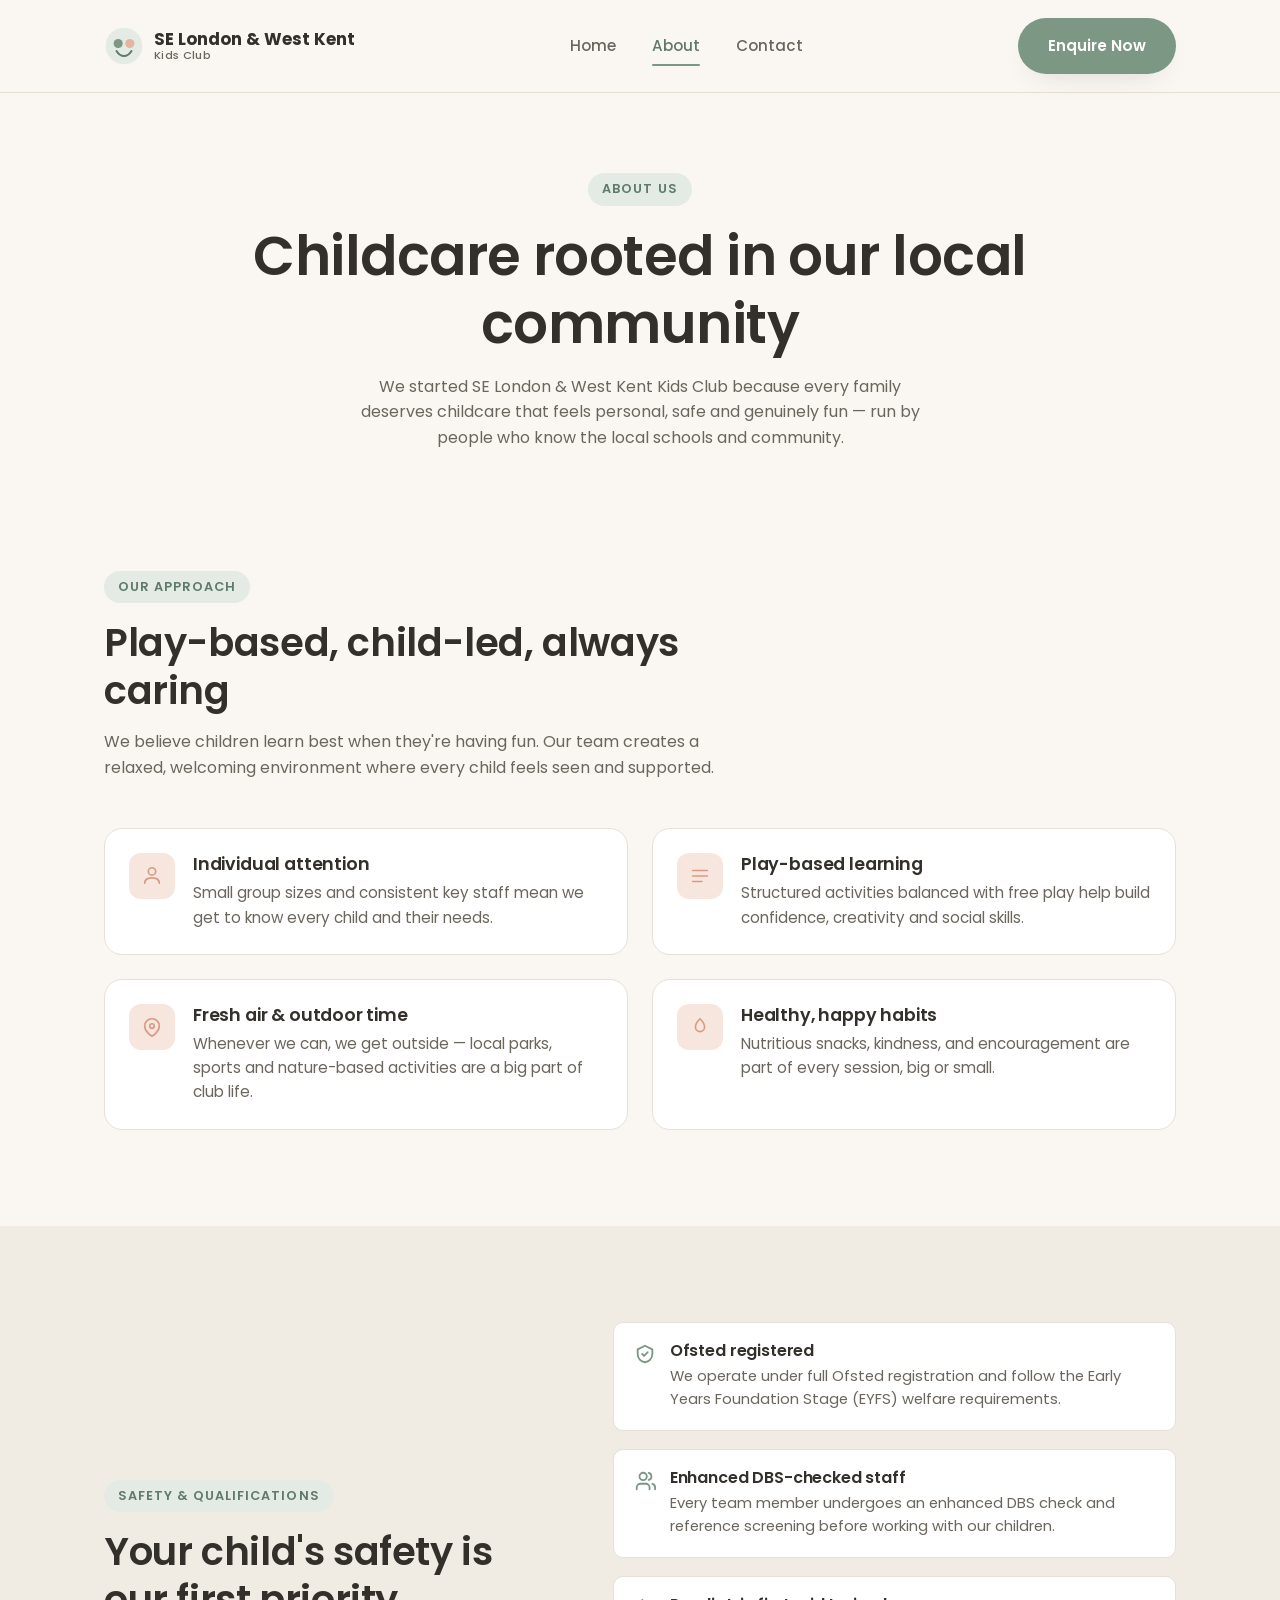
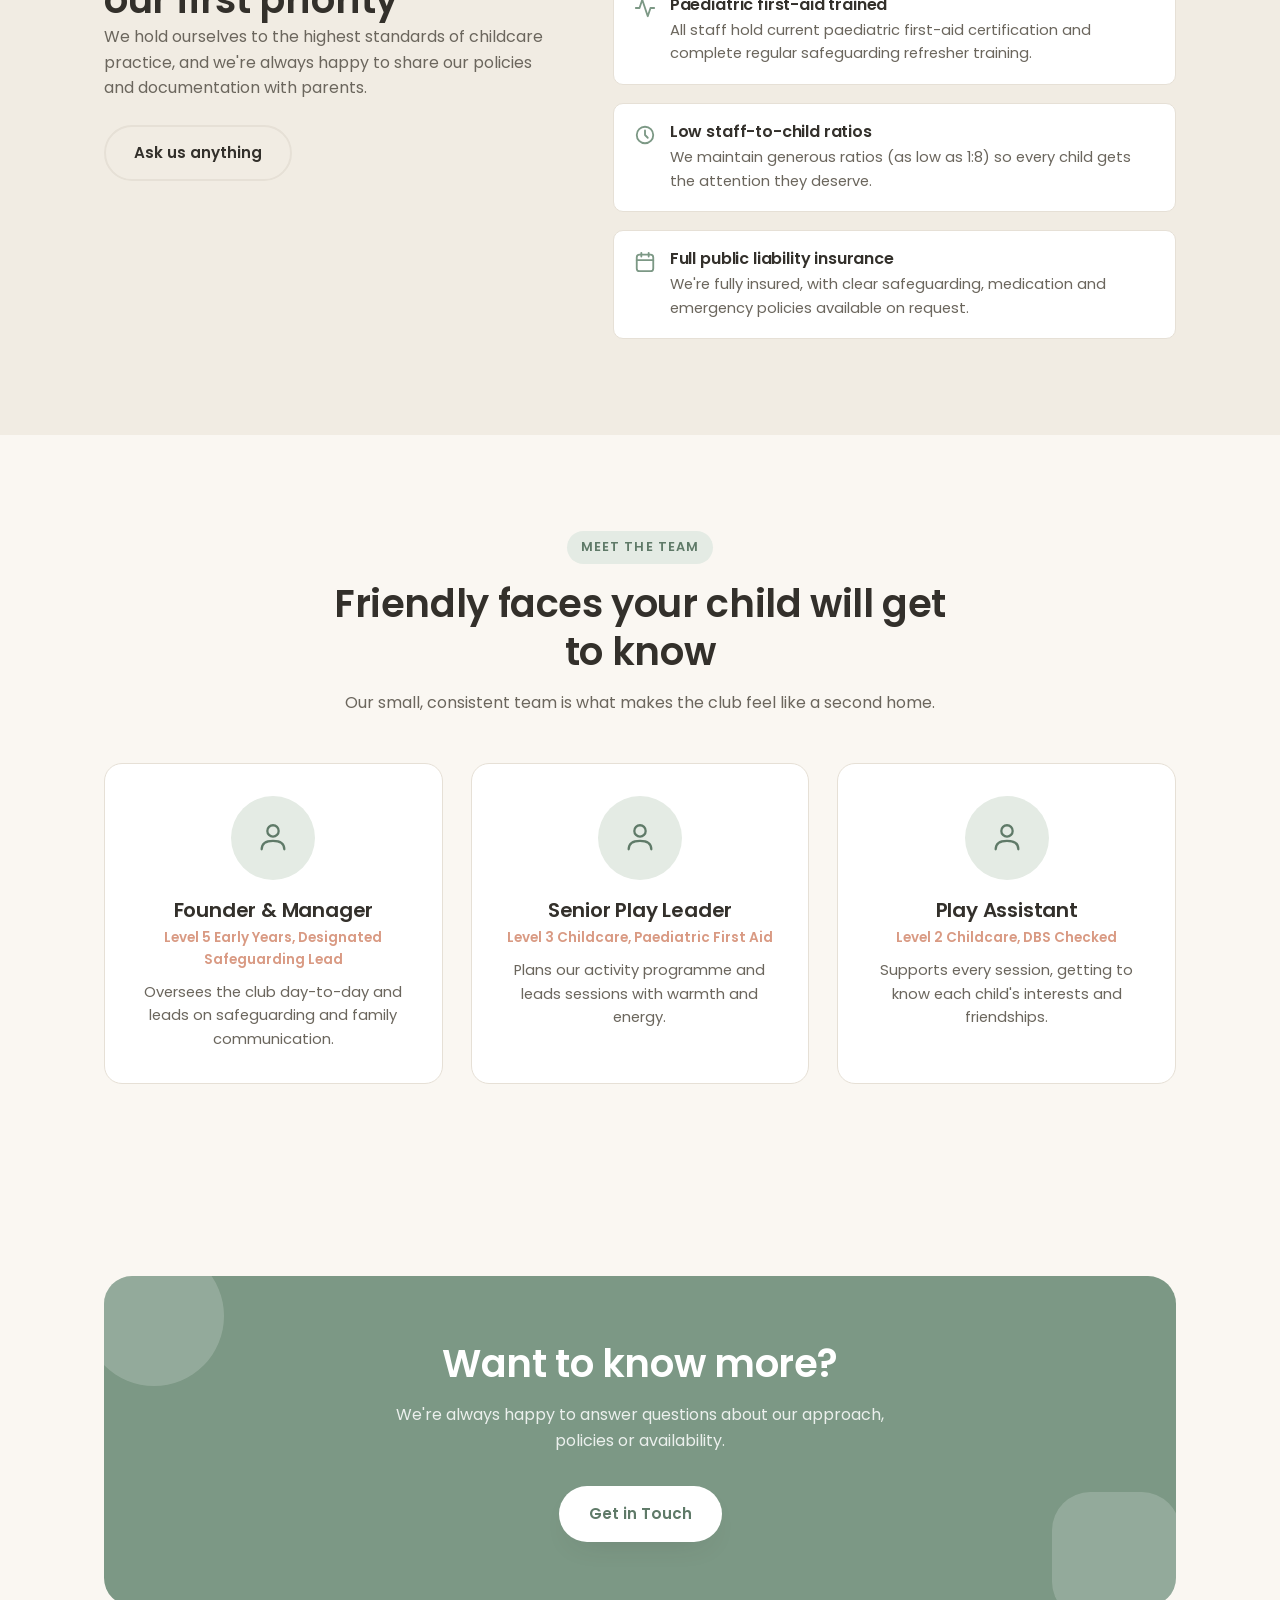
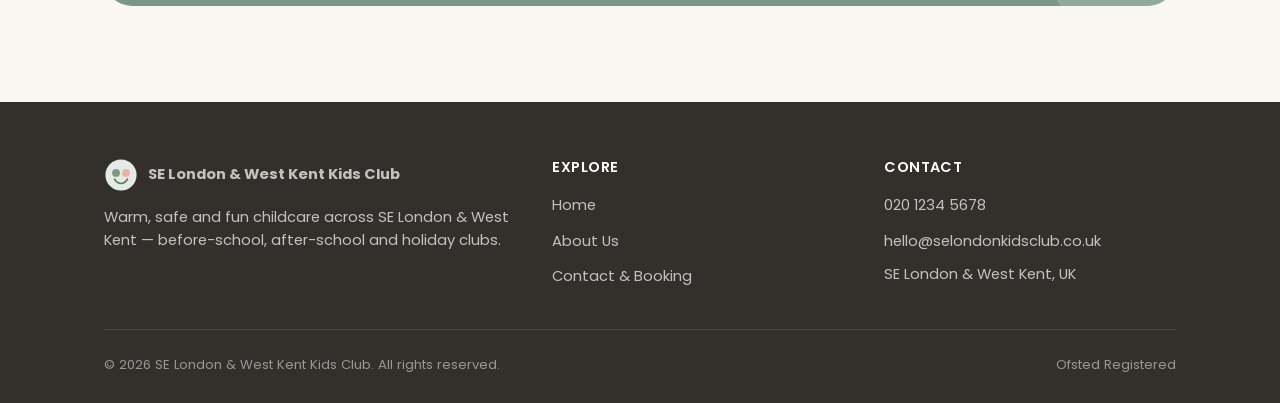
==== about.html @ 638df0b2 "Add SE London & West Kent Kids Club website Static 3-page site (Home, About, Contact) with a soft ne" ====
<!DOCTYPE html>
<html lang="en-GB">
<head>
<meta charset="UTF-8" />
<meta name="viewport" content="width=device-width, initial-scale=1.0" />
<title>About Us | SE London & West Kent Kids Club</title>
<meta name="description" content="Learn about SE London & West Kent Kids Club — our approach to childcare, our values, and our commitment to safety and qualified staff." />
<link rel="icon" href="assets/favicon.svg" type="image/svg+xml" />
<link rel="preconnect" href="https://fonts.googleapis.com" />
<link rel="preconnect" href="https://fonts.gstatic.com" crossorigin />
<link href="https://fonts.googleapis.com/css2?family=Poppins:wght@400;500;600;700&display=swap" rel="stylesheet" />
<link rel="stylesheet" href="css/styles.css" />
</head>
<body>

<header class="site-header">
  <nav class="nav container">
    <a href="index.html" class="brand">
      <svg class="brand-mark" viewBox="0 0 48 48" fill="none" xmlns="http://www.w3.org/2000/svg" aria-hidden="true">
        <circle cx="24" cy="24" r="22" fill="#E4EBE4"/>
        <circle cx="17" cy="21" r="5.5" fill="#7C9885"/>
        <circle cx="31" cy="21" r="5.5" fill="#E8B4A0"/>
        <path d="M15 30c2.5 4 5.5 6 9 6s6.5-2 9-6" stroke="#5F7A68" stroke-width="2.4" stroke-linecap="round"/>
      </svg>
      <span class="brand-text">SE London &amp; West Kent<small>Kids Club</small></span>
    </a>

    <ul class="nav-links">
      <li><a href="index.html">Home</a></li>
      <li><a href="about.html" aria-current="page">About</a></li>
      <li><a href="contact.html">Contact</a></li>
      <li class="nav-cta-mobile"><a href="contact.html" class="btn btn-primary btn-block">Enquire Now</a></li>
    </ul>

    <div class="nav-cta">
      <a href="contact.html" class="btn btn-primary">Enquire Now</a>
      <button class="nav-toggle" aria-label="Toggle navigation menu" aria-expanded="false">
        <span></span>
      </button>
    </div>
  </nav>
</header>

<main>

  <section class="page-header container">
    <span class="eyebrow">About us</span>
    <h1>Childcare rooted in our local community</h1>
    <p>We started SE London &amp; West Kent Kids Club because every family deserves childcare that feels personal, safe and genuinely fun — run by people who know the local schools and community.</p>
  </section>

  <!-- Story / approach -->
  <section class="section">
    <div class="container">
      <div class="section-header">
        <span class="eyebrow">Our approach</span>
        <h2>Play-based, child-led, always caring</h2>
        <p>We believe children learn best when they're having fun. Our team creates a relaxed, welcoming environment where every child feels seen and supported.</p>
      </div>

      <div class="value-grid">
        <div class="value-item">
          <div class="value-icon">
            <svg viewBox="0 0 24 24" width="22" height="22" fill="none" stroke="currentColor" stroke-width="1.8" stroke-linecap="round" stroke-linejoin="round" aria-hidden="true"><path d="M4 20c0-4 3-6 8-6s8 2 8 6"/><circle cx="12" cy="7" r="4"/></svg>
          </div>
          <div>
            <h3>Individual attention</h3>
            <p>Small group sizes and consistent key staff mean we get to know every child and their needs.</p>
          </div>
        </div>

        <div class="value-item">
          <div class="value-icon">
            <svg viewBox="0 0 24 24" width="22" height="22" fill="none" stroke="currentColor" stroke-width="1.8" stroke-linecap="round" stroke-linejoin="round" aria-hidden="true"><path d="M4 6h16M4 12h16M4 18h10"/></svg>
          </div>
          <div>
            <h3>Play-based learning</h3>
            <p>Structured activities balanced with free play help build confidence, creativity and social skills.</p>
          </div>
        </div>

        <div class="value-item">
          <div class="value-icon">
            <svg viewBox="0 0 24 24" width="22" height="22" fill="none" stroke="currentColor" stroke-width="1.8" stroke-linecap="round" stroke-linejoin="round" aria-hidden="true"><path d="M12 22s-8-4.5-8-11a8 8 0 0 1 16 0c0 6.5-8 11-8 11Z"/><circle cx="12" cy="11" r="2.5"/></svg>
          </div>
          <div>
            <h3>Fresh air &amp; outdoor time</h3>
            <p>Whenever we can, we get outside — local parks, sports and nature-based activities are a big part of club life.</p>
          </div>
        </div>

        <div class="value-item">
          <div class="value-icon">
            <svg viewBox="0 0 24 24" width="22" height="22" fill="none" stroke="currentColor" stroke-width="1.8" stroke-linecap="round" stroke-linejoin="round" aria-hidden="true"><path d="M12 3c3 3 5 6 5 9a5 5 0 0 1-10 0c0-3 2-6 5-9Z"/></svg>
          </div>
          <div>
            <h3>Healthy, happy habits</h3>
            <p>Nutritious snacks, kindness, and encouragement are part of every session, big or small.</p>
          </div>
        </div>
      </div>
    </div>
  </section>

  <!-- Safety & qualifications -->
  <section class="section section-bg-alt">
    <div class="container">
      <div class="safety-panel">
        <div>
          <span class="eyebrow">Safety &amp; qualifications</span>
          <h2>Your child's safety is our first priority</h2>
          <p>We hold ourselves to the highest standards of childcare practice, and we're always happy to share our policies and documentation with parents.</p>
          <a href="contact.html" class="btn btn-secondary" style="margin-top: 24px;">Ask us anything</a>
        </div>

        <div class="checklist">
          <div class="checklist-item">
            <svg viewBox="0 0 24 24" fill="none" stroke="currentColor" stroke-width="2" stroke-linecap="round" stroke-linejoin="round" aria-hidden="true"><path d="M12 3l8 4v5c0 5-3.5 8.5-8 9-4.5-.5-8-4-8-9V7l8-4Z"/><path d="M9 12l2 2 4-4"/></svg>
            <div>
              <h4>Ofsted registered</h4>
              <p>We operate under full Ofsted registration and follow the Early Years Foundation Stage (EYFS) welfare requirements.</p>
            </div>
          </div>

          <div class="checklist-item">
            <svg viewBox="0 0 24 24" fill="none" stroke="currentColor" stroke-width="2" stroke-linecap="round" stroke-linejoin="round" aria-hidden="true"><path d="M17 21v-2a4 4 0 0 0-4-4H7a4 4 0 0 0-4 4v2"/><circle cx="10" cy="7" r="4"/><path d="M23 21v-2a4 4 0 0 0-3-3.87"/><path d="M16 3.13a4 4 0 0 1 0 7.75"/></svg>
            <div>
              <h4>Enhanced DBS-checked staff</h4>
              <p>Every team member undergoes an enhanced DBS check and reference screening before working with our children.</p>
            </div>
          </div>

          <div class="checklist-item">
            <svg viewBox="0 0 24 24" fill="none" stroke="currentColor" stroke-width="2" stroke-linecap="round" stroke-linejoin="round" aria-hidden="true"><path d="M22 12h-4l-3 9L9 3l-3 9H2"/></svg>
            <div>
              <h4>Paediatric first-aid trained</h4>
              <p>All staff hold current paediatric first-aid certification and complete regular safeguarding refresher training.</p>
            </div>
          </div>

          <div class="checklist-item">
            <svg viewBox="0 0 24 24" fill="none" stroke="currentColor" stroke-width="2" stroke-linecap="round" stroke-linejoin="round" aria-hidden="true"><circle cx="12" cy="12" r="9"/><path d="M12 7v5l3 3"/></svg>
            <div>
              <h4>Low staff-to-child ratios</h4>
              <p>We maintain generous ratios (as low as 1:8) so every child gets the attention they deserve.</p>
            </div>
          </div>

          <div class="checklist-item">
            <svg viewBox="0 0 24 24" fill="none" stroke="currentColor" stroke-width="2" stroke-linecap="round" stroke-linejoin="round" aria-hidden="true"><rect x="3" y="4" width="18" height="18" rx="3"/><path d="M16 2v4M8 2v4M3 10h18"/></svg>
            <div>
              <h4>Full public liability insurance</h4>
              <p>We're fully insured, with clear safeguarding, medication and emergency policies available on request.</p>
            </div>
          </div>
        </div>
      </div>
    </div>
  </section>

  <!-- Team -->
  <section class="section">
    <div class="container">
      <div class="section-header center">
        <span class="eyebrow">Meet the team</span>
        <h2>Friendly faces your child will get to know</h2>
        <p>Our small, consistent team is what makes the club feel like a second home.</p>
      </div>

      <div class="team-grid">
        <div class="team-card">
          <div class="team-avatar">
            <svg viewBox="0 0 24 24" width="34" height="34" fill="none" stroke="currentColor" stroke-width="1.6" stroke-linecap="round" stroke-linejoin="round" aria-hidden="true"><path d="M4 20c0-4 3-6 8-6s8 2 8 6"/><circle cx="12" cy="7" r="4"/></svg>
          </div>
          <h3>Founder &amp; Manager</h3>
          <div class="team-role">Level 5 Early Years, Designated Safeguarding Lead</div>
          <p>Oversees the club day-to-day and leads on safeguarding and family communication.</p>
        </div>

        <div class="team-card">
          <div class="team-avatar">
            <svg viewBox="0 0 24 24" width="34" height="34" fill="none" stroke="currentColor" stroke-width="1.6" stroke-linecap="round" stroke-linejoin="round" aria-hidden="true"><path d="M4 20c0-4 3-6 8-6s8 2 8 6"/><circle cx="12" cy="7" r="4"/></svg>
          </div>
          <h3>Senior Play Leader</h3>
          <div class="team-role">Level 3 Childcare, Paediatric First Aid</div>
          <p>Plans our activity programme and leads sessions with warmth and energy.</p>
        </div>

        <div class="team-card">
          <div class="team-avatar">
            <svg viewBox="0 0 24 24" width="34" height="34" fill="none" stroke="currentColor" stroke-width="1.6" stroke-linecap="round" stroke-linejoin="round" aria-hidden="true"><path d="M4 20c0-4 3-6 8-6s8 2 8 6"/><circle cx="12" cy="7" r="4"/></svg>
          </div>
          <h3>Play Assistant</h3>
          <div class="team-role">Level 2 Childcare, DBS Checked</div>
          <p>Supports every session, getting to know each child's interests and friendships.</p>
        </div>
      </div>
    </div>
  </section>

  <!-- CTA -->
  <section class="section">
    <div class="container">
      <div class="cta-banner">
        <svg class="cta-decor one" viewBox="0 0 100 100" fill="currentColor" aria-hidden="true"><circle cx="50" cy="50" r="50"/></svg>
        <svg class="cta-decor two" viewBox="0 0 100 100" fill="currentColor" aria-hidden="true"><rect x="10" y="10" width="80" height="80" rx="24"/></svg>
        <h2>Want to know more?</h2>
        <p>We're always happy to answer questions about our approach, policies or availability.</p>
        <a href="contact.html" class="btn btn-primary">Get in Touch</a>
      </div>
    </div>
  </section>

</main>

<footer class="site-footer">
  <div class="container">
    <div class="footer-grid">
      <div class="footer-col">
        <a href="index.html" class="footer-brand">
          <svg class="brand-mark" viewBox="0 0 48 48" fill="none" xmlns="http://www.w3.org/2000/svg" aria-hidden="true">
            <circle cx="24" cy="24" r="22" fill="#E4EBE4"/>
            <circle cx="17" cy="21" r="5.5" fill="#7C9885"/>
            <circle cx="31" cy="21" r="5.5" fill="#E8B4A0"/>
            <path d="M15 30c2.5 4 5.5 6 9 6s6.5-2 9-6" stroke="#5F7A68" stroke-width="2.4" stroke-linecap="round"/>
          </svg>
          SE London &amp; West Kent Kids Club
        </a>
        <p>Warm, safe and fun childcare across SE London &amp; West Kent — before-school, after-school and holiday clubs.</p>
      </div>

      <div class="footer-col">
        <h4>Explore</h4>
        <ul>
          <li><a href="index.html">Home</a></li>
          <li><a href="about.html">About Us</a></li>
          <li><a href="contact.html">Contact &amp; Booking</a></li>
        </ul>
      </div>

      <div class="footer-col">
        <h4>Contact</h4>
        <ul>
          <li><a href="tel:+442012345678">020 1234 5678</a></li>
          <li><a href="mailto:hello@selondonkidsclub.co.uk">hello@selondonkidsclub.co.uk</a></li>
          <li><p>SE London &amp; West Kent, UK</p></li>
        </ul>
      </div>
    </div>

    <div class="footer-bottom">
      <span>&copy; <span id="current-year"></span> SE London &amp; West Kent Kids Club. All rights reserved.</span>
      <span>Ofsted Registered</span>
    </div>
  </div>
</footer>

<script src="js/main.js"></script>
</body>
</html>
---- css/styles.css ----
/* ==========================================================================
   SE London & West Kent Kids Club — stylesheet
   Soft neutral palette, generous whitespace, subtle playful accents.
   ========================================================================== */

:root {
  /* Palette */
  --color-bg: #faf7f2;
  --color-bg-alt: #f1ece3;
  --color-bg-card: #ffffff;
  --color-primary: #7c9885;
  --color-primary-dark: #5f7a68;
  --color-primary-light: #e4ebe4;
  --color-accent: #e8b4a0;
  --color-accent-dark: #d99a83;
  --color-accent-light: #f7e6de;
  --color-text: #33302b;
  --color-text-muted: #6b665d;
  --color-border: #e6e0d6;
  --color-white: #ffffff;

  /* Type */
  --font-base: "Poppins", "Segoe UI", system-ui, -apple-system, "Helvetica Neue", Arial, sans-serif;

  /* Layout */
  --max-width: 1120px;
  --radius-sm: 10px;
  --radius-md: 18px;
  --radius-lg: 28px;
  --shadow-soft: 0 12px 30px -18px rgba(51, 48, 43, 0.25);
  --shadow-card: 0 8px 24px -12px rgba(51, 48, 43, 0.15);
}

/* ---------- Reset ---------- */
* {
  margin: 0;
  padding: 0;
  box-sizing: border-box;
}

html {
  scroll-behavior: smooth;
}

body {
  font-family: var(--font-base);
  color: var(--color-text);
  background: var(--color-bg);
  line-height: 1.6;
  -webkit-font-smoothing: antialiased;
}

img,
svg {
  display: block;
  max-width: 100%;
}

a {
  color: inherit;
  text-decoration: none;
}

ul {
  list-style: none;
}

button {
  font-family: inherit;
  cursor: pointer;
}

h1,
h2,
h3,
h4 {
  font-weight: 600;
  line-height: 1.25;
  letter-spacing: -0.01em;
}

h1 {
  font-size: clamp(2.2rem, 4vw + 1rem, 3.4rem);
}

h2 {
  font-size: clamp(1.7rem, 2vw + 1rem, 2.4rem);
}

h3 {
  font-size: 1.25rem;
}

p {
  color: var(--color-text-muted);
}

.container {
  width: 100%;
  max-width: var(--max-width);
  margin-inline: auto;
  padding-inline: 24px;
}

.section {
  padding-block: clamp(56px, 8vw, 96px);
}

.section-bg-alt {
  background: var(--color-bg-alt);
}

.section-header {
  max-width: 640px;
  margin-bottom: 48px;
}

.section-header.center {
  margin-inline: auto;
  text-align: center;
}

.eyebrow {
  display: inline-block;
  font-size: 0.8rem;
  font-weight: 600;
  letter-spacing: 0.08em;
  text-transform: uppercase;
  color: var(--color-primary-dark);
  background: var(--color-primary-light);
  padding: 6px 14px;
  border-radius: 999px;
  margin-bottom: 16px;
}

.section-header h2 {
  margin-bottom: 14px;
}

/* ---------- Buttons ---------- */
.btn {
  display: inline-flex;
  align-items: center;
  justify-content: center;
  gap: 8px;
  padding: 14px 28px;
  border-radius: 999px;
  font-weight: 600;
  font-size: 0.95rem;
  border: 2px solid transparent;
  transition: transform 0.15s ease, box-shadow 0.15s ease, background 0.15s ease, color 0.15s ease;
  white-space: nowrap;
}

.btn-primary {
  background: var(--color-primary);
  color: var(--color-white);
  box-shadow: var(--shadow-soft);
}

.btn-primary:hover {
  background: var(--color-primary-dark);
  transform: translateY(-2px);
}

.btn-secondary {
  background: transparent;
  border-color: var(--color-border);
  color: var(--color-text);
}

.btn-secondary:hover {
  border-color: var(--color-primary);
  color: var(--color-primary-dark);
  transform: translateY(-2px);
}

.btn-block {
  width: 100%;
}

/* ---------- Header / Nav ---------- */
.site-header {
  position: sticky;
  top: 0;
  z-index: 50;
  background: rgba(250, 247, 242, 0.9);
  backdrop-filter: blur(10px);
  border-bottom: 1px solid var(--color-border);
}

.nav {
  display: flex;
  align-items: center;
  justify-content: space-between;
  padding-block: 18px;
}

.brand {
  display: flex;
  align-items: center;
  gap: 10px;
  font-weight: 700;
  font-size: 1.05rem;
  color: var(--color-text);
}

.brand-mark {
  width: 40px;
  height: 40px;
  flex-shrink: 0;
}

.brand-text {
  line-height: 1.15;
}

.brand-text small {
  display: block;
  font-weight: 500;
  font-size: 0.7rem;
  color: var(--color-text-muted);
  letter-spacing: 0.03em;
}

.nav-links {
  display: flex;
  align-items: center;
  gap: 36px;
}

.nav-links a {
  font-weight: 500;
  font-size: 0.95rem;
  color: var(--color-text-muted);
  position: relative;
  padding-block: 4px;
  transition: color 0.15s ease;
}

.nav-links a:hover,
.nav-links a[aria-current="page"] {
  color: var(--color-primary-dark);
}

.nav-links a[aria-current="page"]::after {
  content: "";
  position: absolute;
  left: 0;
  right: 0;
  bottom: -6px;
  height: 2px;
  background: var(--color-primary);
  border-radius: 2px;
}

.nav-cta {
  display: flex;
  align-items: center;
  gap: 20px;
}

.nav-cta-mobile {
  display: none;
}

.nav-toggle {
  display: none;
  background: none;
  border: none;
  width: 40px;
  height: 40px;
  align-items: center;
  justify-content: center;
}

.nav-toggle span,
.nav-toggle span::before,
.nav-toggle span::after {
  content: "";
  display: block;
  width: 22px;
  height: 2px;
  background: var(--color-text);
  position: relative;
  transition: transform 0.2s ease, opacity 0.2s ease;
}

.nav-toggle span::before {
  position: absolute;
  top: -7px;
}

.nav-toggle span::after {
  position: absolute;
  top: 7px;
}

.nav-open .nav-toggle span {
  background: transparent;
}

.nav-open .nav-toggle span::before {
  transform: rotate(45deg);
  top: 0;
}

.nav-open .nav-toggle span::after {
  transform: rotate(-45deg);
  top: 0;
}

/* ---------- Hero ---------- */
.hero {
  position: relative;
  overflow: hidden;
  padding-block: clamp(56px, 9vw, 110px);
}

.hero-grid {
  display: grid;
  grid-template-columns: 1.1fr 0.9fr;
  gap: 48px;
  align-items: center;
}

.hero-copy .eyebrow {
  background: var(--color-accent-light);
  color: var(--color-accent-dark);
}

.hero-copy p {
  margin-block: 20px 32px;
  font-size: 1.08rem;
  max-width: 46ch;
}

.hero-actions {
  display: flex;
  flex-wrap: wrap;
  gap: 16px;
}

.hero-art {
  position: relative;
  display: flex;
  align-items: center;
  justify-content: center;
}

.hero-art .blob {
  position: absolute;
  inset: 0;
  z-index: 0;
}

.hero-art .illustration {
  position: relative;
  z-index: 1;
  width: 100%;
  max-width: 380px;
}

.hero-stats {
  display: flex;
  gap: 32px;
  margin-top: 40px;
  flex-wrap: wrap;
}

.hero-stat strong {
  display: block;
  font-size: 1.6rem;
  color: var(--color-primary-dark);
}

.hero-stat span {
  font-size: 0.85rem;
  color: var(--color-text-muted);
}

/* ---------- Feature / info cards ---------- */
.card-grid {
  display: grid;
  grid-template-columns: repeat(3, 1fr);
  gap: 28px;
}

.card {
  background: var(--color-bg-card);
  border: 1px solid var(--color-border);
  border-radius: var(--radius-md);
  padding: 32px 28px;
  box-shadow: var(--shadow-card);
  transition: transform 0.2s ease, box-shadow 0.2s ease;
}

.card:hover {
  transform: translateY(-4px);
  box-shadow: 0 16px 30px -16px rgba(51, 48, 43, 0.22);
}

.card-icon {
  width: 52px;
  height: 52px;
  display: flex;
  align-items: center;
  justify-content: center;
  border-radius: 14px;
  background: var(--color-primary-light);
  color: var(--color-primary-dark);
  margin-bottom: 20px;
}

.card-icon.accent {
  background: var(--color-accent-light);
  color: var(--color-accent-dark);
}

.card h3 {
  margin-bottom: 10px;
}

/* ---------- Hours ---------- */
.hours-panel {
  display: grid;
  grid-template-columns: 1fr 1fr;
  gap: 40px;
  background: var(--color-bg-card);
  border: 1px solid var(--color-border);
  border-radius: var(--radius-lg);
  padding: clamp(28px, 4vw, 48px);
  box-shadow: var(--shadow-card);
  align-items: center;
}

.hours-list {
  display: flex;
  flex-direction: column;
  gap: 4px;
}

.hours-row {
  display: flex;
  justify-content: space-between;
  padding-block: 12px;
  border-bottom: 1px solid var(--color-border);
  font-size: 0.98rem;
}

.hours-row:last-child {
  border-bottom: none;
}

.hours-row span:first-child {
  font-weight: 600;
}

.hours-row span:last-child {
  color: var(--color-text-muted);
}

.hours-note {
  background: var(--color-bg-alt);
  border-radius: var(--radius-md);
  padding: 28px;
}

.hours-note h3 {
  margin-bottom: 12px;
}

.hours-note ul {
  display: flex;
  flex-direction: column;
  gap: 10px;
  margin-top: 16px;
}

.hours-note li {
  display: flex;
  gap: 10px;
  align-items: flex-start;
  color: var(--color-text-muted);
  font-size: 0.95rem;
}

.hours-note li svg {
  flex-shrink: 0;
  width: 18px;
  height: 18px;
  margin-top: 3px;
  color: var(--color-primary);
}

/* ---------- CTA banner ---------- */
.cta-banner {
  position: relative;
  overflow: hidden;
  background: var(--color-primary);
  border-radius: var(--radius-lg);
  padding: clamp(40px, 6vw, 64px);
  text-align: center;
  color: var(--color-white);
}

.cta-banner h2 {
  color: var(--color-white);
  margin-bottom: 14px;
}

.cta-banner p {
  color: rgba(255, 255, 255, 0.85);
  max-width: 50ch;
  margin-inline: auto;
  margin-bottom: 32px;
}

.cta-banner .btn-primary {
  background: var(--color-white);
  color: var(--color-primary-dark);
}

.cta-banner .btn-primary:hover {
  background: var(--color-accent-light);
}

.cta-decor {
  position: absolute;
  opacity: 0.18;
  color: var(--color-white);
}

.cta-decor.one {
  top: -30px;
  left: -20px;
  width: 140px;
}

.cta-decor.two {
  bottom: -30px;
  right: -20px;
  width: 160px;
}

/* ---------- Values / approach list ---------- */
.value-grid {
  display: grid;
  grid-template-columns: repeat(2, 1fr);
  gap: 24px;
}

.value-item {
  display: flex;
  gap: 18px;
  padding: 24px;
  border-radius: var(--radius-md);
  background: var(--color-bg-card);
  border: 1px solid var(--color-border);
}

.value-icon {
  width: 46px;
  height: 46px;
  border-radius: 12px;
  background: var(--color-accent-light);
  color: var(--color-accent-dark);
  display: flex;
  align-items: center;
  justify-content: center;
  flex-shrink: 0;
}

.value-item h3 {
  margin-bottom: 6px;
  font-size: 1.1rem;
}

.value-item p {
  font-size: 0.95rem;
}

/* ---------- Safety checklist ---------- */
.safety-panel {
  display: grid;
  grid-template-columns: 0.9fr 1.1fr;
  gap: 48px;
  align-items: center;
}

.checklist {
  display: flex;
  flex-direction: column;
  gap: 18px;
}

.checklist-item {
  display: flex;
  gap: 14px;
  align-items: flex-start;
  background: var(--color-bg-card);
  border: 1px solid var(--color-border);
  border-radius: var(--radius-sm);
  padding: 18px 20px;
}

.checklist-item svg {
  width: 22px;
  height: 22px;
  flex-shrink: 0;
  color: var(--color-primary);
  margin-top: 2px;
}

.checklist-item h4 {
  font-size: 1rem;
  margin-bottom: 4px;
}

.checklist-item p {
  font-size: 0.92rem;
  margin: 0;
}

/* ---------- Team ---------- */
.team-grid {
  display: grid;
  grid-template-columns: repeat(3, 1fr);
  gap: 28px;
}

.team-card {
  text-align: center;
  background: var(--color-bg-card);
  border: 1px solid var(--color-border);
  border-radius: var(--radius-md);
  padding: 32px 24px;
}

.team-avatar {
  width: 84px;
  height: 84px;
  border-radius: 50%;
  margin-inline: auto;
  margin-bottom: 18px;
  background: var(--color-primary-light);
  display: flex;
  align-items: center;
  justify-content: center;
  color: var(--color-primary-dark);
}

.team-card h3 {
  margin-bottom: 4px;
}

.team-role {
  color: var(--color-accent-dark);
  font-size: 0.85rem;
  font-weight: 600;
  margin-bottom: 10px;
}

.team-card p {
  font-size: 0.92rem;
}

/* ---------- Contact page ---------- */
.contact-grid {
  display: grid;
  grid-template-columns: 0.85fr 1.15fr;
  gap: 48px;
  align-items: start;
}

.contact-info-list {
  display: flex;
  flex-direction: column;
  gap: 22px;
  margin-top: 28px;
}

.contact-info-item {
  display: flex;
  gap: 16px;
  align-items: flex-start;
}

.contact-info-icon {
  width: 44px;
  height: 44px;
  border-radius: 12px;
  background: var(--color-primary-light);
  color: var(--color-primary-dark);
  display: flex;
  align-items: center;
  justify-content: center;
  flex-shrink: 0;
}

.contact-info-item h4 {
  font-size: 0.95rem;
  margin-bottom: 2px;
}

.contact-info-item p,
.contact-info-item a {
  font-size: 0.95rem;
}

.contact-info-item a:hover {
  color: var(--color-primary-dark);
}

.map-placeholder {
  margin-top: 32px;
  border-radius: var(--radius-md);
  background: var(--color-bg-alt);
  border: 1px solid var(--color-border);
  padding: 32px;
  text-align: center;
  color: var(--color-text-muted);
  font-size: 0.9rem;
}

.map-placeholder svg {
  margin-inline: auto;
  margin-bottom: 12px;
  width: 40px;
  height: 40px;
  color: var(--color-primary);
}

/* ---------- Form ---------- */
.form-card {
  background: var(--color-bg-card);
  border: 1px solid var(--color-border);
  border-radius: var(--radius-lg);
  padding: clamp(28px, 4vw, 44px);
  box-shadow: var(--shadow-card);
}

.form-row {
  display: grid;
  grid-template-columns: 1fr 1fr;
  gap: 20px;
}

.form-group {
  margin-bottom: 20px;
}

.form-group label {
  display: block;
  font-weight: 600;
  font-size: 0.9rem;
  margin-bottom: 8px;
}

.form-group .hint {
  font-weight: 400;
  color: var(--color-text-muted);
  font-size: 0.82rem;
}

.form-group input[type="text"],
.form-group input[type="email"],
.form-group input[type="tel"],
.form-group input[type="number"],
.form-group select,
.form-group textarea {
  width: 100%;
  padding: 13px 16px;
  border: 1.5px solid var(--color-border);
  border-radius: var(--radius-sm);
  font-family: inherit;
  font-size: 0.96rem;
  background: var(--color-bg);
  color: var(--color-text);
  transition: border-color 0.15s ease, box-shadow 0.15s ease;
}

.form-group input:focus,
.form-group select:focus,
.form-group textarea:focus {
  outline: none;
  border-color: var(--color-primary);
  box-shadow: 0 0 0 4px var(--color-primary-light);
}

.form-group textarea {
  resize: vertical;
  min-height: 110px;
}

.days-group {
  display: flex;
  flex-wrap: wrap;
  gap: 10px;
}

.day-checkbox {
  position: relative;
}

.day-checkbox input {
  position: absolute;
  opacity: 0;
  width: 100%;
  height: 100%;
  cursor: pointer;
  margin: 0;
}

.day-checkbox span {
  display: inline-flex;
  align-items: center;
  justify-content: center;
  min-width: 68px;
  padding: 10px 14px;
  border-radius: 999px;
  border: 1.5px solid var(--color-border);
  font-size: 0.88rem;
  font-weight: 600;
  color: var(--color-text-muted);
  transition: all 0.15s ease;
}

.day-checkbox input:checked + span {
  background: var(--color-primary);
  border-color: var(--color-primary);
  color: var(--color-white);
}

.day-checkbox input:focus-visible + span {
  box-shadow: 0 0 0 4px var(--color-primary-light);
}

.form-note {
  font-size: 0.82rem;
  color: var(--color-text-muted);
  margin-top: 14px;
  text-align: center;
}

.form-success {
  display: none;
  align-items: flex-start;
  gap: 14px;
  background: var(--color-primary-light);
  border: 1px solid var(--color-primary);
  border-radius: var(--radius-md);
  padding: 20px 22px;
  margin-bottom: 24px;
}

.form-success.visible {
  display: flex;
}

.form-success svg {
  width: 24px;
  height: 24px;
  color: var(--color-primary-dark);
  flex-shrink: 0;
  margin-top: 2px;
}

.form-success h4 {
  margin-bottom: 4px;
  color: var(--color-primary-dark);
}

.form-success p {
  font-size: 0.92rem;
  margin: 0;
}

.field-error {
  display: none;
  color: #b3543f;
  font-size: 0.8rem;
  margin-top: 6px;
}

.form-group.error input,
.form-group.error select {
  border-color: #b3543f;
}

.form-group.error .field-error {
  display: block;
}

/* ---------- Page header (About / Contact) ---------- */
.page-header {
  padding-block: clamp(48px, 7vw, 80px) 24px;
  text-align: center;
}

.page-header .eyebrow {
  margin-inline: auto;
}

.page-header p {
  max-width: 56ch;
  margin-inline: auto;
  margin-top: 16px;
}

/* ---------- Footer ---------- */
.site-footer {
  background: var(--color-text);
  color: rgba(255, 255, 255, 0.75);
  padding-block: 56px 28px;
}

.footer-grid {
  display: grid;
  grid-template-columns: 1.4fr 1fr 1fr;
  gap: 40px;
  margin-bottom: 40px;
}

.footer-brand {
  display: flex;
  align-items: center;
  gap: 10px;
  color: var(--color-white);
  font-weight: 700;
  margin-bottom: 14px;
}

.footer-brand .brand-mark {
  width: 34px;
  height: 34px;
}

.footer-col h4 {
  color: var(--color-white);
  font-size: 0.9rem;
  margin-bottom: 16px;
  letter-spacing: 0.03em;
  text-transform: uppercase;
}

.footer-col ul {
  display: flex;
  flex-direction: column;
  gap: 10px;
}

.footer-col a,
.footer-col p {
  font-size: 0.92rem;
  color: rgba(255, 255, 255, 0.7);
}

.footer-col a:hover {
  color: var(--color-white);
}

.footer-bottom {
  border-top: 1px solid rgba(255, 255, 255, 0.12);
  padding-top: 24px;
  display: flex;
  justify-content: space-between;
  flex-wrap: wrap;
  gap: 12px;
  font-size: 0.82rem;
  color: rgba(255, 255, 255, 0.5);
}

/* ---------- Responsive ---------- */
@media (max-width: 900px) {
  .hero-grid,
  .safety-panel,
  .contact-grid {
    grid-template-columns: 1fr;
  }

  .hero-art {
    order: -1;
  }

  .card-grid,
  .team-grid {
    grid-template-columns: repeat(2, 1fr);
  }

  .value-grid {
    grid-template-columns: 1fr;
  }

  .hours-panel {
    grid-template-columns: 1fr;
  }

  .footer-grid {
    grid-template-columns: 1fr 1fr;
  }
}

@media (max-width: 700px) {
  .nav-links,
  .nav-cta .btn {
    display: none;
  }

  .nav-open .nav-links {
    display: flex;
    position: absolute;
    top: 100%;
    left: 0;
    right: 0;
    background: var(--color-bg);
    flex-direction: column;
    align-items: flex-start;
    gap: 4px;
    padding: 20px 24px 28px;
    border-bottom: 1px solid var(--color-border);
  }

  .nav-open .nav-links a {
    width: 100%;
    padding-block: 12px;
  }

  .nav-cta-mobile {
    display: block;
    margin-top: 8px;
  }

  .nav-toggle {
    display: flex;
  }

  .card-grid,
  .team-grid {
    grid-template-columns: 1fr;
  }

  .form-row {
    grid-template-columns: 1fr;
  }

  .footer-grid {
    grid-template-columns: 1fr;
  }

  .hero-stats {
    gap: 24px;
  }
}
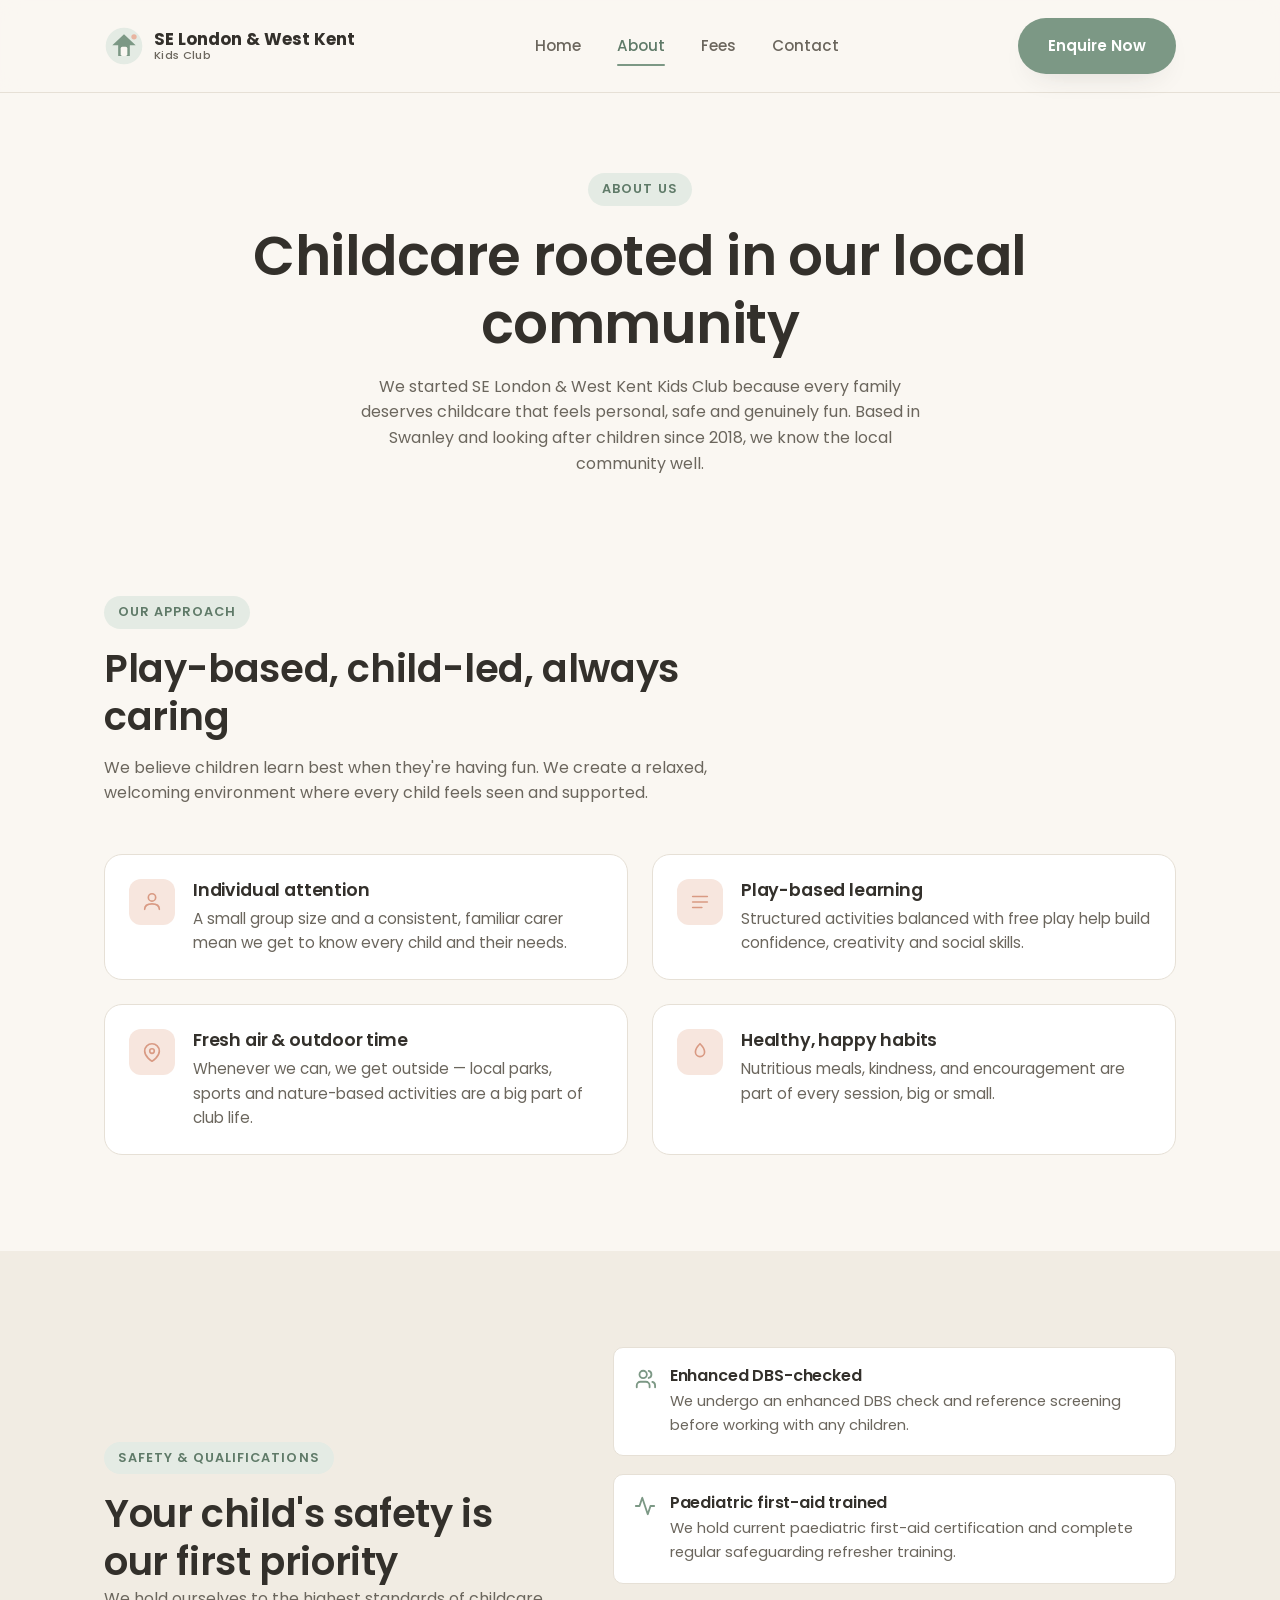
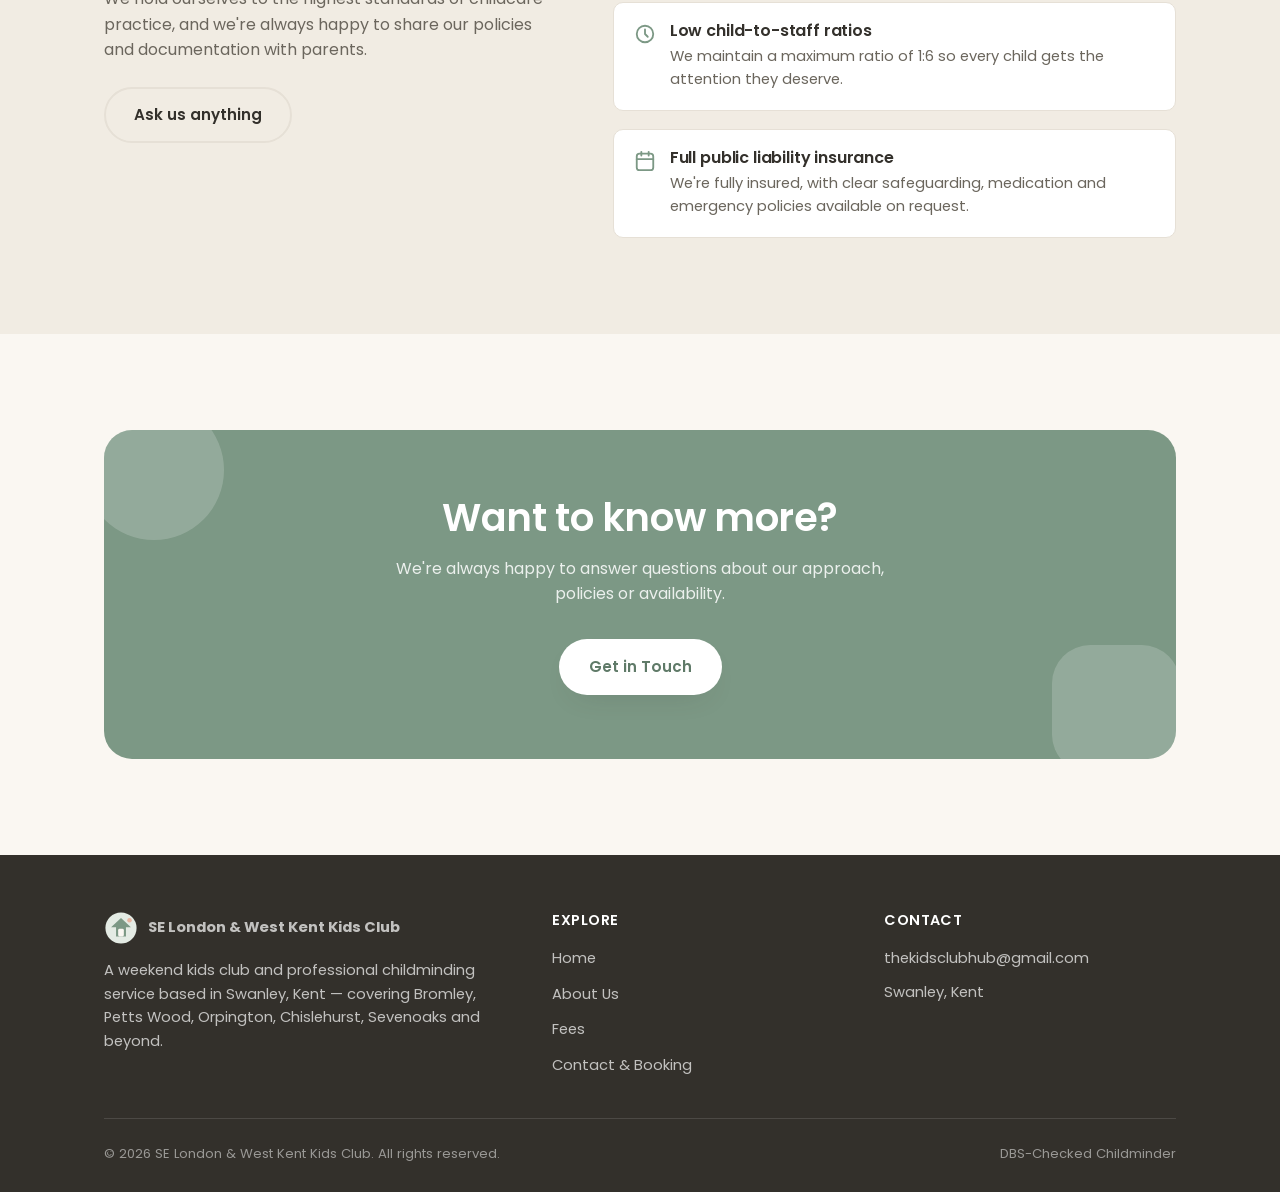
==== commit 7439343b: "Reposition site as weekend kids club & childminding, add fees page - Remove all Ofsted mentions, the" ====
--- a/about.html
+++ b/about.html
@@ -4,7 +4,7 @@
 <meta charset="UTF-8" />
 <meta name="viewport" content="width=device-width, initial-scale=1.0" />
 <title>About Us | SE London & West Kent Kids Club</title>
-<meta name="description" content="Learn about SE London & West Kent Kids Club — our approach to childcare, our values, and our commitment to safety and qualified staff." />
+<meta name="description" content="Learn about SE London & West Kent Kids Club — our approach to childcare, our values, and our commitment to safety and qualifications." />
 <link rel="icon" href="assets/favicon.svg" type="image/svg+xml" />
 <link rel="preconnect" href="https://fonts.googleapis.com" />
 <link rel="preconnect" href="https://fonts.gstatic.com" crossorigin />
@@ -18,9 +18,9 @@
     <a href="index.html" class="brand">
       <svg class="brand-mark" viewBox="0 0 48 48" fill="none" xmlns="http://www.w3.org/2000/svg" aria-hidden="true">
         <circle cx="24" cy="24" r="22" fill="#E4EBE4"/>
-        <circle cx="17" cy="21" r="5.5" fill="#7C9885"/>
-        <circle cx="31" cy="21" r="5.5" fill="#E8B4A0"/>
-        <path d="M15 30c2.5 4 5.5 6 9 6s6.5-2 9-6" stroke="#5F7A68" stroke-width="2.4" stroke-linecap="round"/>
+        <path d="M24 10 L38 23 H31 V36 H17 V23 H10 Z" fill="#7C9885"/>
+        <rect x="20" y="25" width="8" height="11" rx="2" fill="#FAF7F2"/>
+        <circle cx="36" cy="13" r="3.2" fill="#E8B4A0"/>
       </svg>
       <span class="brand-text">SE London &amp; West Kent<small>Kids Club</small></span>
     </a>
@@ -28,6 +28,7 @@
     <ul class="nav-links">
       <li><a href="index.html">Home</a></li>
       <li><a href="about.html" aria-current="page">About</a></li>
+      <li><a href="fees.html">Fees</a></li>
       <li><a href="contact.html">Contact</a></li>
       <li class="nav-cta-mobile"><a href="contact.html" class="btn btn-primary btn-block">Enquire Now</a></li>
     </ul>
@@ -46,7 +47,7 @@
   <section class="page-header container">
     <span class="eyebrow">About us</span>
     <h1>Childcare rooted in our local community</h1>
-    <p>We started SE London &amp; West Kent Kids Club because every family deserves childcare that feels personal, safe and genuinely fun — run by people who know the local schools and community.</p>
+    <p>We started SE London &amp; West Kent Kids Club because every family deserves childcare that feels personal, safe and genuinely fun. Based in Swanley and looking after children since 2018, we know the local community well.</p>
   </section>
 
   <!-- Story / approach -->
@@ -55,7 +56,7 @@
       <div class="section-header">
         <span class="eyebrow">Our approach</span>
         <h2>Play-based, child-led, always caring</h2>
-        <p>We believe children learn best when they're having fun. Our team creates a relaxed, welcoming environment where every child feels seen and supported.</p>
+        <p>We believe children learn best when they're having fun. We create a relaxed, welcoming environment where every child feels seen and supported.</p>
       </div>
 
       <div class="value-grid">
@@ -65,7 +66,7 @@
           </div>
           <div>
             <h3>Individual attention</h3>
-            <p>Small group sizes and consistent key staff mean we get to know every child and their needs.</p>
+            <p>A small group size and a consistent, familiar carer mean we get to know every child and their needs.</p>
           </div>
         </div>
 
@@ -95,7 +96,7 @@
           </div>
           <div>
             <h3>Healthy, happy habits</h3>
-            <p>Nutritious snacks, kindness, and encouragement are part of every session, big or small.</p>
+            <p>Nutritious meals, kindness, and encouragement are part of every session, big or small.</p>
           </div>
         </div>
       </div>
@@ -115,18 +116,10 @@
 
         <div class="checklist">
           <div class="checklist-item">
-            <svg viewBox="0 0 24 24" fill="none" stroke="currentColor" stroke-width="2" stroke-linecap="round" stroke-linejoin="round" aria-hidden="true"><path d="M12 3l8 4v5c0 5-3.5 8.5-8 9-4.5-.5-8-4-8-9V7l8-4Z"/><path d="M9 12l2 2 4-4"/></svg>
-            <div>
-              <h4>Ofsted registered</h4>
-              <p>We operate under full Ofsted registration and follow the Early Years Foundation Stage (EYFS) welfare requirements.</p>
-            </div>
-          </div>
-
-          <div class="checklist-item">
             <svg viewBox="0 0 24 24" fill="none" stroke="currentColor" stroke-width="2" stroke-linecap="round" stroke-linejoin="round" aria-hidden="true"><path d="M17 21v-2a4 4 0 0 0-4-4H7a4 4 0 0 0-4 4v2"/><circle cx="10" cy="7" r="4"/><path d="M23 21v-2a4 4 0 0 0-3-3.87"/><path d="M16 3.13a4 4 0 0 1 0 7.75"/></svg>
             <div>
-              <h4>Enhanced DBS-checked staff</h4>
-              <p>Every team member undergoes an enhanced DBS check and reference screening before working with our children.</p>
+              <h4>Enhanced DBS-checked</h4>
+              <p>We undergo an enhanced DBS check and reference screening before working with any children.</p>
             </div>
           </div>
 
@@ -134,15 +127,15 @@
             <svg viewBox="0 0 24 24" fill="none" stroke="currentColor" stroke-width="2" stroke-linecap="round" stroke-linejoin="round" aria-hidden="true"><path d="M22 12h-4l-3 9L9 3l-3 9H2"/></svg>
             <div>
               <h4>Paediatric first-aid trained</h4>
-              <p>All staff hold current paediatric first-aid certification and complete regular safeguarding refresher training.</p>
+              <p>We hold current paediatric first-aid certification and complete regular safeguarding refresher training.</p>
             </div>
           </div>
 
           <div class="checklist-item">
             <svg viewBox="0 0 24 24" fill="none" stroke="currentColor" stroke-width="2" stroke-linecap="round" stroke-linejoin="round" aria-hidden="true"><circle cx="12" cy="12" r="9"/><path d="M12 7v5l3 3"/></svg>
             <div>
-              <h4>Low staff-to-child ratios</h4>
-              <p>We maintain generous ratios (as low as 1:8) so every child gets the attention they deserve.</p>
+              <h4>Low child-to-staff ratios</h4>
+              <p>We maintain a maximum ratio of 1:6 so every child gets the attention they deserve.</p>
             </div>
           </div>
 
@@ -153,46 +146,6 @@
               <p>We're fully insured, with clear safeguarding, medication and emergency policies available on request.</p>
             </div>
           </div>
-        </div>
-      </div>
-    </div>
-  </section>
-
-  <!-- Team -->
-  <section class="section">
-    <div class="container">
-      <div class="section-header center">
-        <span class="eyebrow">Meet the team</span>
-        <h2>Friendly faces your child will get to know</h2>
-        <p>Our small, consistent team is what makes the club feel like a second home.</p>
-      </div>
-
-      <div class="team-grid">
-        <div class="team-card">
-          <div class="team-avatar">
-            <svg viewBox="0 0 24 24" width="34" height="34" fill="none" stroke="currentColor" stroke-width="1.6" stroke-linecap="round" stroke-linejoin="round" aria-hidden="true"><path d="M4 20c0-4 3-6 8-6s8 2 8 6"/><circle cx="12" cy="7" r="4"/></svg>
-          </div>
-          <h3>Founder &amp; Manager</h3>
-          <div class="team-role">Level 5 Early Years, Designated Safeguarding Lead</div>
-          <p>Oversees the club day-to-day and leads on safeguarding and family communication.</p>
-        </div>
-
-        <div class="team-card">
-          <div class="team-avatar">
-            <svg viewBox="0 0 24 24" width="34" height="34" fill="none" stroke="currentColor" stroke-width="1.6" stroke-linecap="round" stroke-linejoin="round" aria-hidden="true"><path d="M4 20c0-4 3-6 8-6s8 2 8 6"/><circle cx="12" cy="7" r="4"/></svg>
-          </div>
-          <h3>Senior Play Leader</h3>
-          <div class="team-role">Level 3 Childcare, Paediatric First Aid</div>
-          <p>Plans our activity programme and leads sessions with warmth and energy.</p>
-        </div>
-
-        <div class="team-card">
-          <div class="team-avatar">
-            <svg viewBox="0 0 24 24" width="34" height="34" fill="none" stroke="currentColor" stroke-width="1.6" stroke-linecap="round" stroke-linejoin="round" aria-hidden="true"><path d="M4 20c0-4 3-6 8-6s8 2 8 6"/><circle cx="12" cy="7" r="4"/></svg>
-          </div>
-          <h3>Play Assistant</h3>
-          <div class="team-role">Level 2 Childcare, DBS Checked</div>
-          <p>Supports every session, getting to know each child's interests and friendships.</p>
         </div>
       </div>
     </div>
@@ -220,13 +173,13 @@
         <a href="index.html" class="footer-brand">
           <svg class="brand-mark" viewBox="0 0 48 48" fill="none" xmlns="http://www.w3.org/2000/svg" aria-hidden="true">
             <circle cx="24" cy="24" r="22" fill="#E4EBE4"/>
-            <circle cx="17" cy="21" r="5.5" fill="#7C9885"/>
-            <circle cx="31" cy="21" r="5.5" fill="#E8B4A0"/>
-            <path d="M15 30c2.5 4 5.5 6 9 6s6.5-2 9-6" stroke="#5F7A68" stroke-width="2.4" stroke-linecap="round"/>
+            <path d="M24 10 L38 23 H31 V36 H17 V23 H10 Z" fill="#7C9885"/>
+            <rect x="20" y="25" width="8" height="11" rx="2" fill="#FAF7F2"/>
+            <circle cx="36" cy="13" r="3.2" fill="#E8B4A0"/>
           </svg>
           SE London &amp; West Kent Kids Club
         </a>
-        <p>Warm, safe and fun childcare across SE London &amp; West Kent — before-school, after-school and holiday clubs.</p>
+        <p>A weekend kids club and professional childminding service based in Swanley, Kent — covering Bromley, Petts Wood, Orpington, Chislehurst, Sevenoaks and beyond.</p>
       </div>
 
       <div class="footer-col">
@@ -234,6 +187,7 @@
         <ul>
           <li><a href="index.html">Home</a></li>
           <li><a href="about.html">About Us</a></li>
+          <li><a href="fees.html">Fees</a></li>
           <li><a href="contact.html">Contact &amp; Booking</a></li>
         </ul>
       </div>
@@ -241,16 +195,15 @@
       <div class="footer-col">
         <h4>Contact</h4>
         <ul>
-          <li><a href="tel:+442012345678">020 1234 5678</a></li>
-          <li><a href="mailto:hello@selondonkidsclub.co.uk">hello@selondonkidsclub.co.uk</a></li>
-          <li><p>SE London &amp; West Kent, UK</p></li>
+          <li><a href="mailto:thekidsclubhub@gmail.com">thekidsclubhub@gmail.com</a></li>
+          <li><p>Swanley, Kent</p></li>
         </ul>
       </div>
     </div>
 
     <div class="footer-bottom">
       <span>&copy; <span id="current-year"></span> SE London &amp; West Kent Kids Club. All rights reserved.</span>
-      <span>Ofsted Registered</span>
+      <span>DBS-Checked Childminder</span>
     </div>
   </div>
 </footer>
--- a/css/styles.css
+++ b/css/styles.css
@@ -622,47 +622,90 @@
   margin: 0;
 }
 
-/* ---------- Team ---------- */
-.team-grid {
+/* ---------- Pricing (Fees page) ---------- */
+.pricing-grid {
   display: grid;
-  grid-template-columns: repeat(3, 1fr);
+  grid-template-columns: repeat(2, 1fr);
   gap: 28px;
-}
-
-.team-card {
-  text-align: center;
+  margin-bottom: 40px;
+}
+
+.pricing-card {
+  display: flex;
+  flex-direction: column;
   background: var(--color-bg-card);
   border: 1px solid var(--color-border);
-  border-radius: var(--radius-md);
-  padding: 32px 24px;
-}
-
-.team-avatar {
-  width: 84px;
-  height: 84px;
-  border-radius: 50%;
+  border-radius: var(--radius-lg);
+  padding: clamp(28px, 3vw, 36px);
+  box-shadow: var(--shadow-card);
+}
+
+.pricing-header h3 {
+  margin-bottom: 14px;
+}
+
+.price {
+  display: flex;
+  align-items: baseline;
+  gap: 8px;
+  margin-bottom: 24px;
+}
+
+.price-amount {
+  font-size: 2.6rem;
+  font-weight: 700;
+  color: var(--color-primary-dark);
+  letter-spacing: -0.02em;
+}
+
+.price-unit {
+  color: var(--color-text-muted);
+  font-size: 0.95rem;
+}
+
+.pricing-list {
+  display: flex;
+  flex-direction: column;
+  gap: 14px;
+  margin-bottom: 24px;
+}
+
+.pricing-list li {
+  display: flex;
+  gap: 10px;
+  align-items: flex-start;
+  color: var(--color-text-muted);
+  font-size: 0.95rem;
+}
+
+.pricing-list li svg {
+  flex-shrink: 0;
+  width: 18px;
+  height: 18px;
+  margin-top: 3px;
+  color: var(--color-primary);
+}
+
+.pricing-note {
+  background: var(--color-accent-light);
+  color: var(--color-text);
+  border-radius: var(--radius-sm);
+  padding: 16px 18px;
+  font-size: 0.9rem;
+  margin-bottom: 24px;
+}
+
+.pricing-note strong {
+  color: var(--color-accent-dark);
+}
+
+.meals-note {
+  max-width: 720px;
   margin-inline: auto;
-  margin-bottom: 18px;
-  background: var(--color-primary-light);
-  display: flex;
-  align-items: center;
-  justify-content: center;
-  color: var(--color-primary-dark);
-}
-
-.team-card h3 {
-  margin-bottom: 4px;
-}
-
-.team-role {
-  color: var(--color-accent-dark);
-  font-size: 0.85rem;
-  font-weight: 600;
-  margin-bottom: 10px;
-}
-
-.team-card p {
-  font-size: 0.92rem;
+}
+
+.pricing-card > .btn {
+  margin-top: auto;
 }
 
 /* ---------- Contact page ---------- */
@@ -876,6 +919,43 @@
   margin: 0;
 }
 
+.form-error {
+  display: none;
+  align-items: flex-start;
+  gap: 14px;
+  background: #fbeeea;
+  border: 1px solid #b3543f;
+  border-radius: var(--radius-md);
+  padding: 20px 22px;
+  margin-bottom: 24px;
+}
+
+.form-error.visible {
+  display: flex;
+}
+
+.form-error svg {
+  width: 24px;
+  height: 24px;
+  color: #b3543f;
+  flex-shrink: 0;
+  margin-top: 2px;
+}
+
+.form-error h4 {
+  margin-bottom: 4px;
+  color: #b3543f;
+}
+
+.form-error p {
+  font-size: 0.92rem;
+  margin: 0;
+}
+
+.form-error a {
+  text-decoration: underline;
+}
+
 .field-error {
   display: none;
   color: #b3543f;
@@ -983,8 +1063,7 @@
     order: -1;
   }
 
-  .card-grid,
-  .team-grid {
+  .card-grid {
     grid-template-columns: repeat(2, 1fr);
   }
 
@@ -1036,7 +1115,7 @@
   }
 
   .card-grid,
-  .team-grid {
+  .pricing-grid {
     grid-template-columns: 1fr;
   }
 
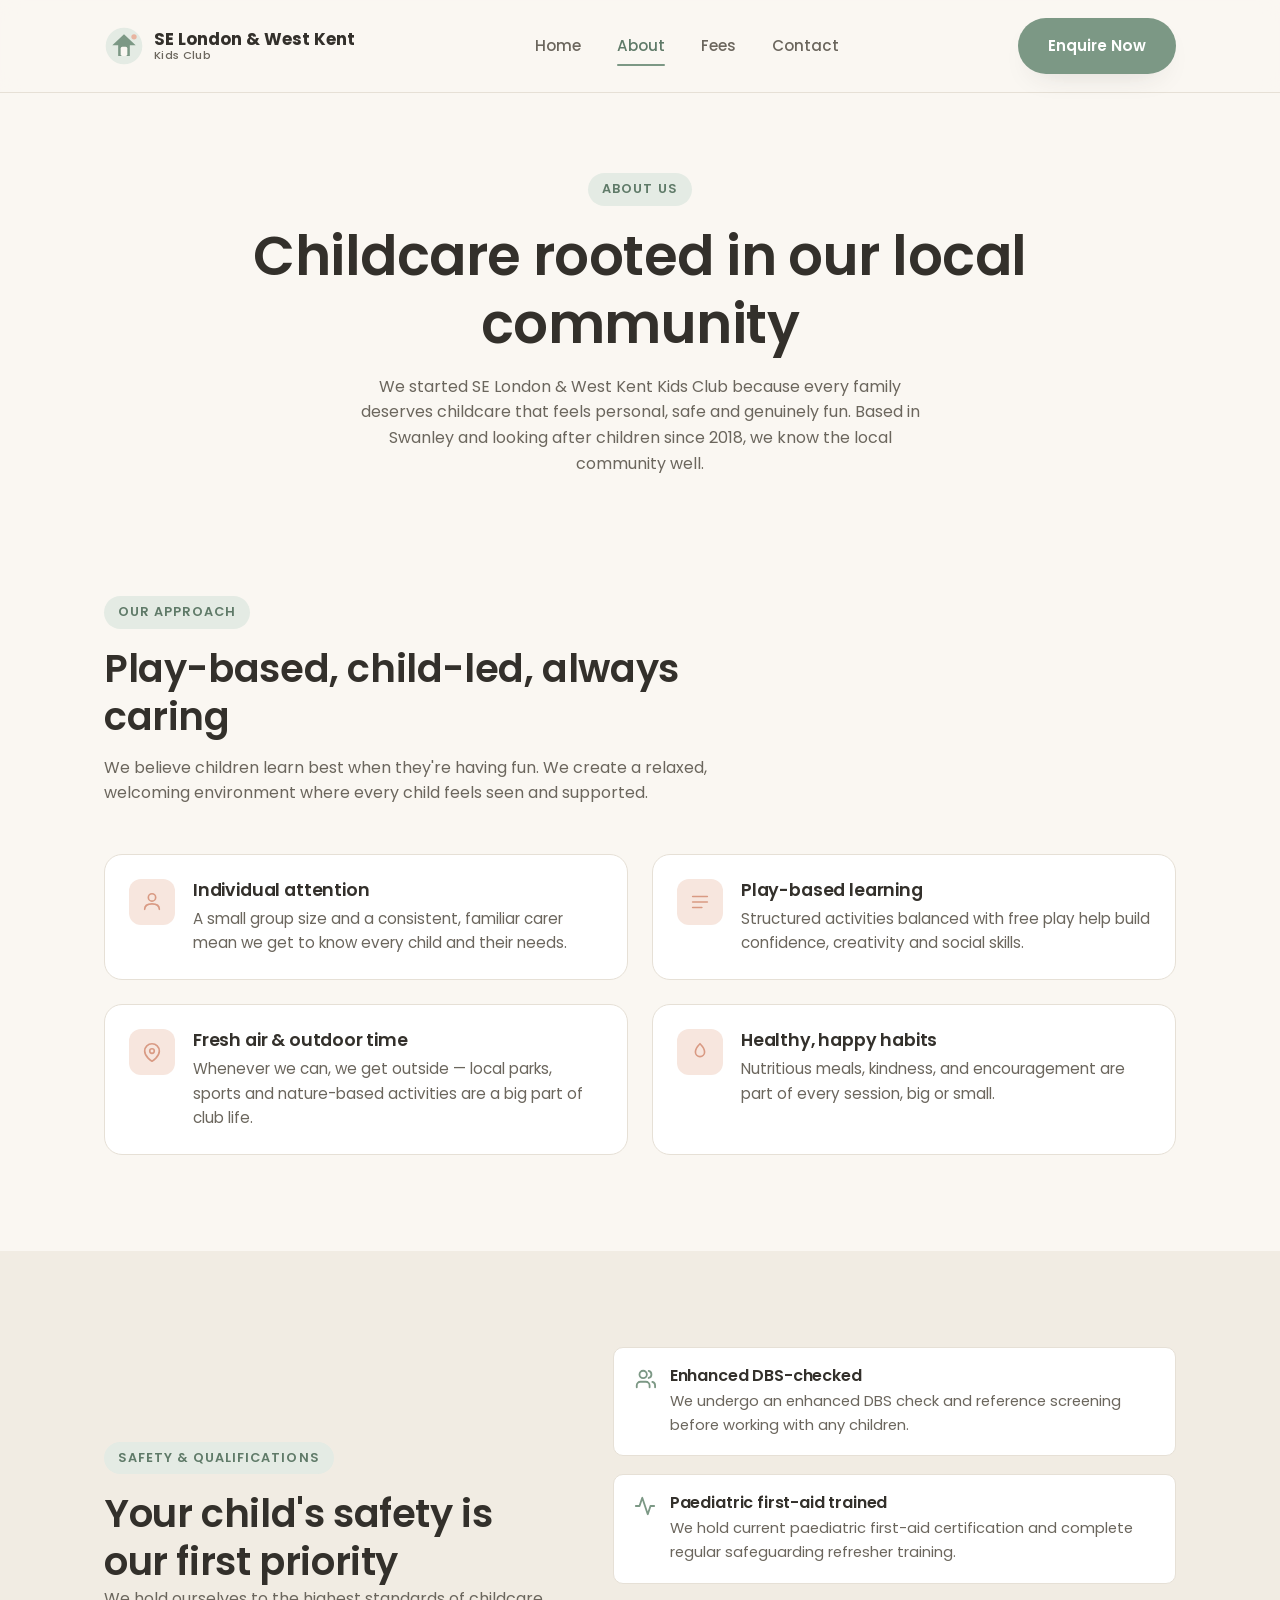
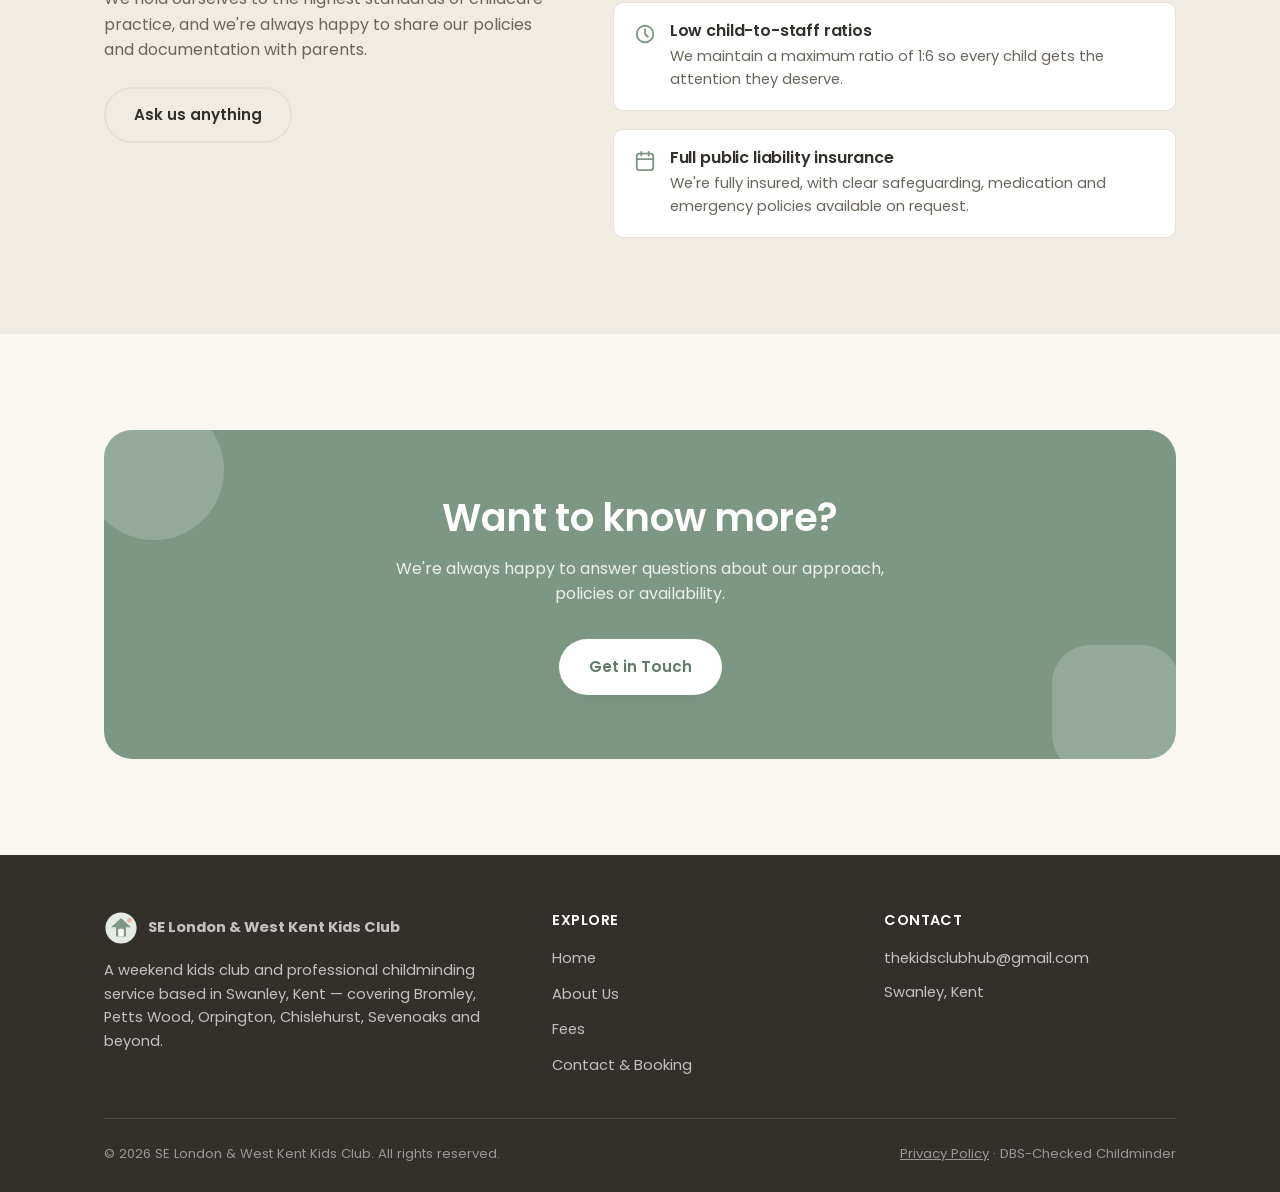
==== commit a9e45c8b: "Wire up live Formspree endpoint and add privacy policy page - Point the enquiry form at the real For" ====
--- a/about.html
+++ b/about.html
@@ -203,7 +203,7 @@
 
     <div class="footer-bottom">
       <span>&copy; <span id="current-year"></span> SE London &amp; West Kent Kids Club. All rights reserved.</span>
-      <span>DBS-Checked Childminder</span>
+      <span><a href="privacy.html">Privacy Policy</a> &middot; DBS-Checked Childminder</span>
     </div>
   </div>
 </footer>
--- a/css/styles.css
+++ b/css/styles.css
@@ -988,6 +988,40 @@
   margin-top: 16px;
 }
 
+/* ---------- Policy content (Privacy) ---------- */
+.policy-content {
+  max-width: 720px;
+  margin-inline: auto;
+}
+
+.policy-content h2 {
+  font-size: 1.3rem;
+  margin-top: 40px;
+  margin-bottom: 12px;
+}
+
+.policy-content p {
+  margin-bottom: 16px;
+}
+
+.policy-content ul {
+  margin: 0 0 16px;
+  padding-left: 20px;
+  display: flex;
+  flex-direction: column;
+  gap: 8px;
+}
+
+.policy-content li {
+  list-style: disc;
+  color: var(--color-text-muted);
+}
+
+.policy-content a {
+  color: var(--color-primary-dark);
+  text-decoration: underline;
+}
+
 /* ---------- Footer ---------- */
 .site-footer {
   background: var(--color-text);
@@ -1049,6 +1083,15 @@
   gap: 12px;
   font-size: 0.82rem;
   color: rgba(255, 255, 255, 0.5);
+}
+
+.footer-bottom a {
+  color: rgba(255, 255, 255, 0.5);
+  text-decoration: underline;
+}
+
+.footer-bottom a:hover {
+  color: var(--color-white);
 }
 
 /* ---------- Responsive ---------- */
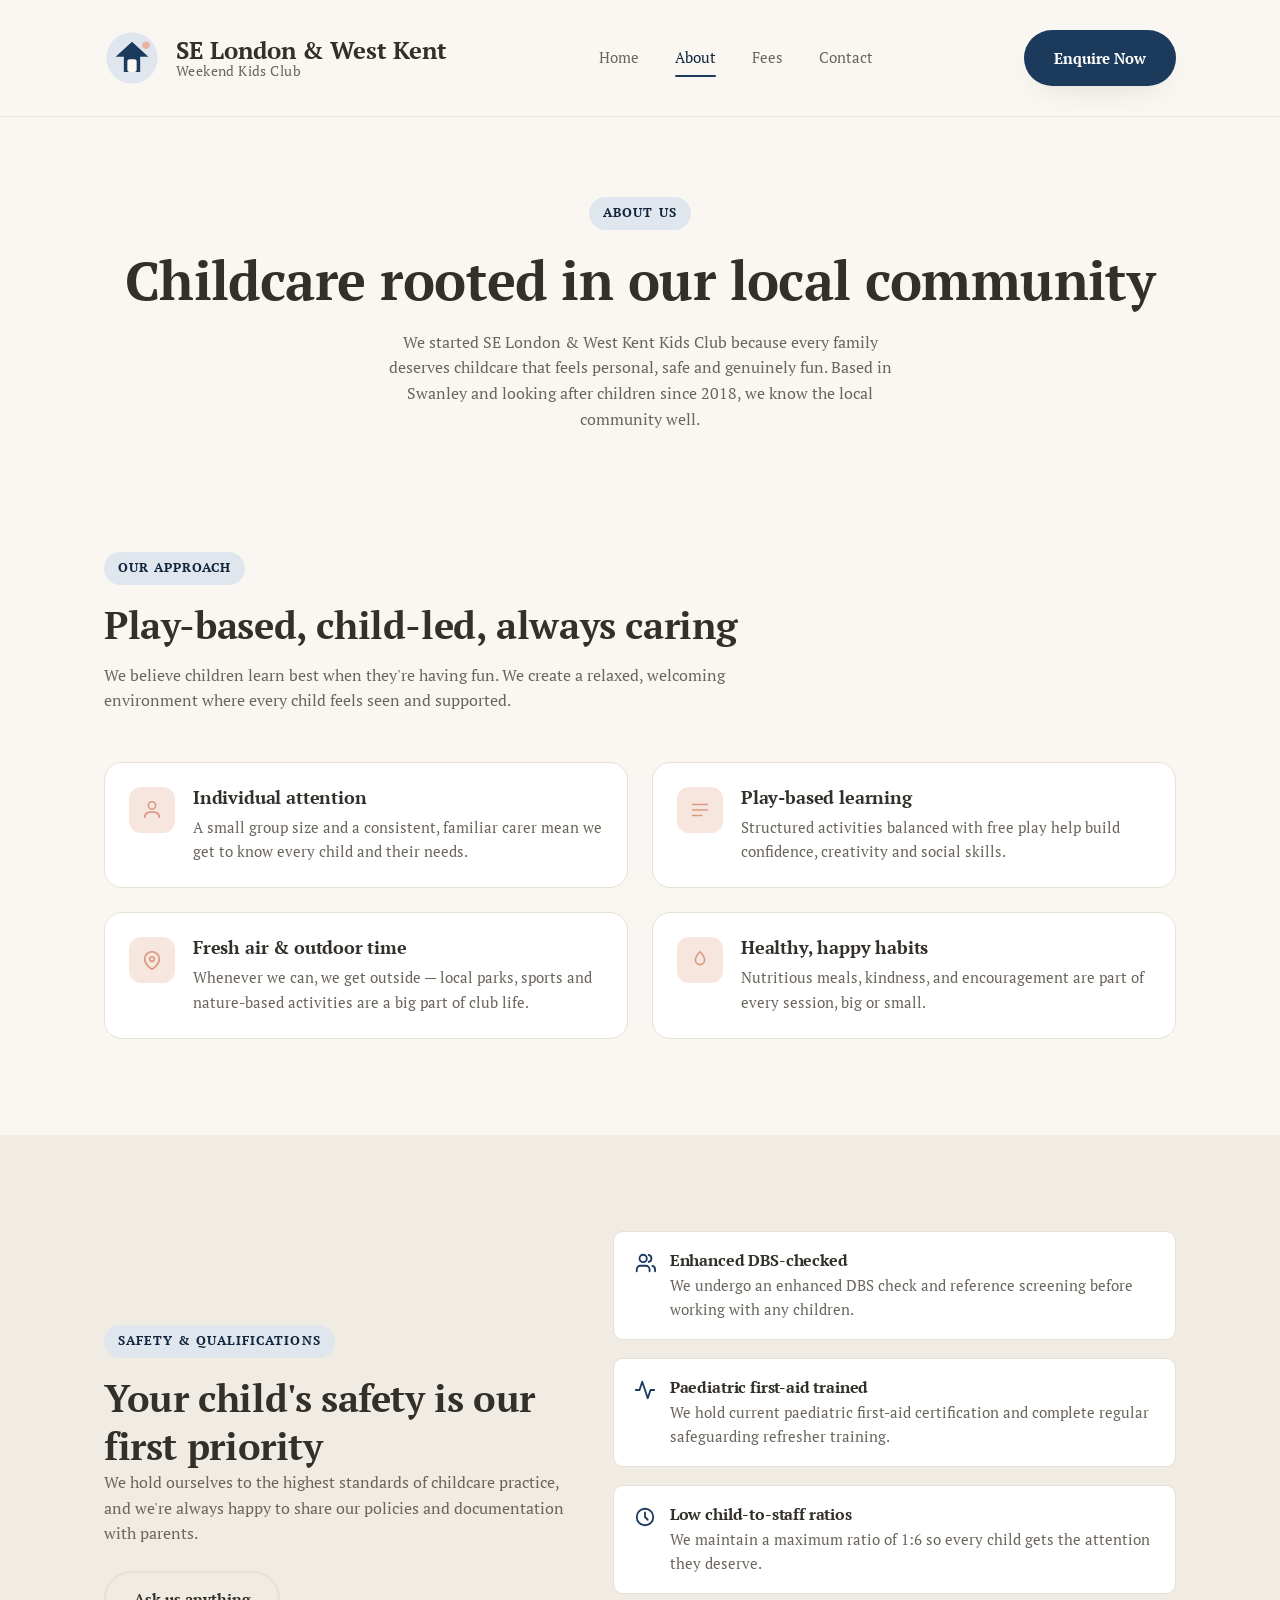
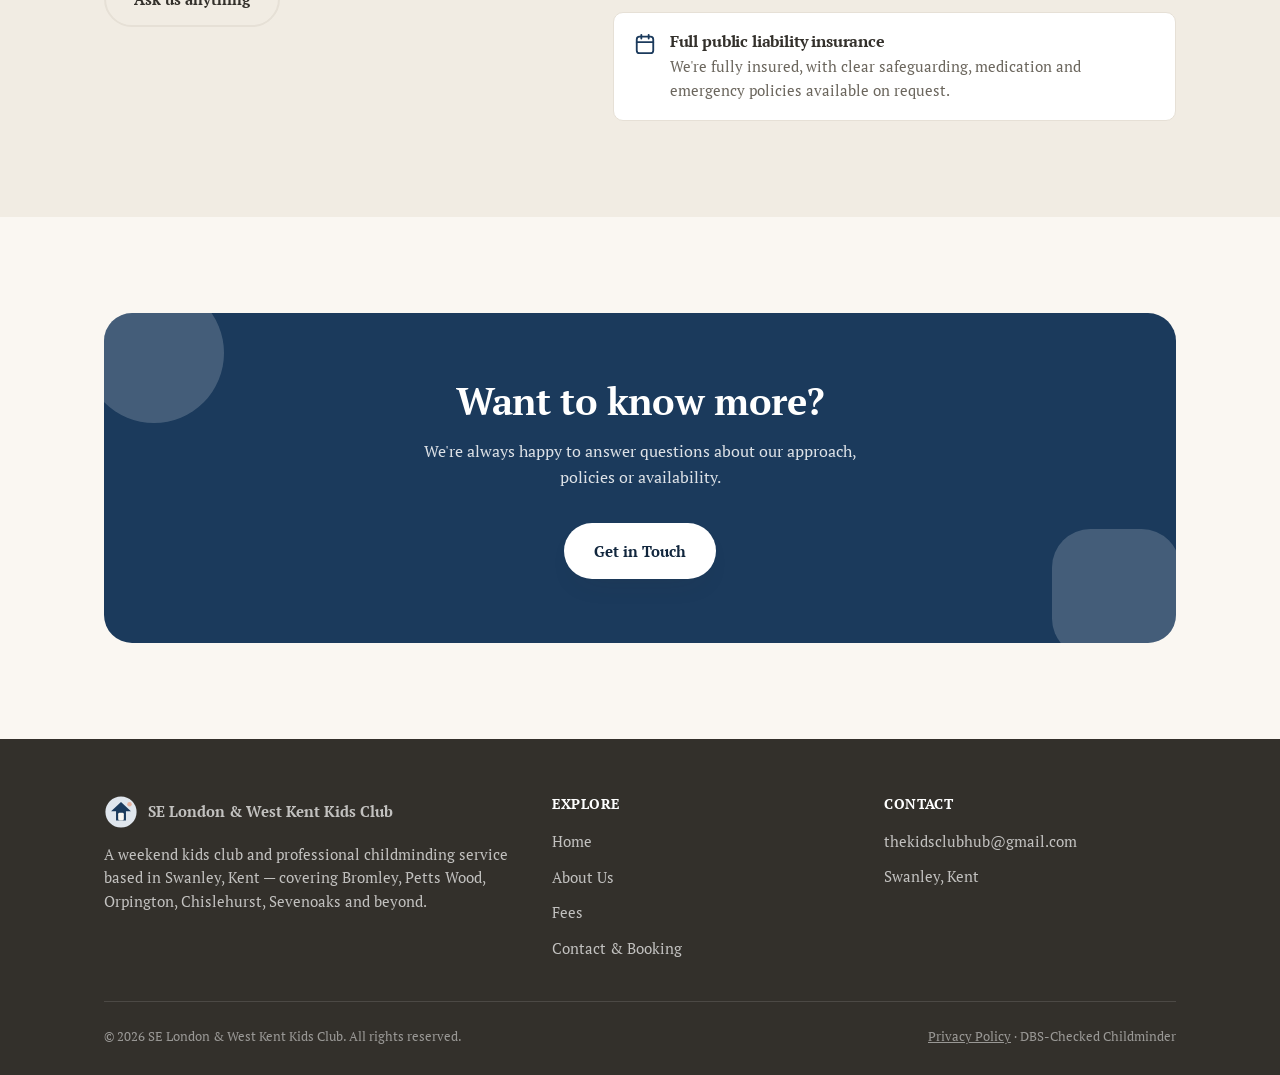
==== commit 65e8e4c0: "Rebrand: deep blue serif theme, refreshed hero copy - Swap the green palette for a deep, dark blue t" ====
--- a/about.html
+++ b/about.html
@@ -8,7 +8,7 @@
 <link rel="icon" href="assets/favicon.svg" type="image/svg+xml" />
 <link rel="preconnect" href="https://fonts.googleapis.com" />
 <link rel="preconnect" href="https://fonts.gstatic.com" crossorigin />
-<link href="https://fonts.googleapis.com/css2?family=Poppins:wght@400;500;600;700&display=swap" rel="stylesheet" />
+<link href="https://fonts.googleapis.com/css2?family=PT+Serif:wght@400;700&display=swap" rel="stylesheet" />
 <link rel="stylesheet" href="css/styles.css" />
 </head>
 <body>
@@ -17,12 +17,12 @@
   <nav class="nav container">
     <a href="index.html" class="brand">
       <svg class="brand-mark" viewBox="0 0 48 48" fill="none" xmlns="http://www.w3.org/2000/svg" aria-hidden="true">
-        <circle cx="24" cy="24" r="22" fill="#E4EBE4"/>
-        <path d="M24 10 L38 23 H31 V36 H17 V23 H10 Z" fill="#7C9885"/>
+        <circle cx="24" cy="24" r="22" fill="#E0E6ED"/>
+        <path d="M24 10 L38 23 H31 V36 H17 V23 H10 Z" fill="#1B3A5C"/>
         <rect x="20" y="25" width="8" height="11" rx="2" fill="#FAF7F2"/>
         <circle cx="36" cy="13" r="3.2" fill="#E8B4A0"/>
       </svg>
-      <span class="brand-text">SE London &amp; West Kent<small>Kids Club</small></span>
+      <span class="brand-text">SE London &amp; West Kent<small>Weekend Kids Club</small></span>
     </a>
 
     <ul class="nav-links">
@@ -172,8 +172,8 @@
       <div class="footer-col">
         <a href="index.html" class="footer-brand">
           <svg class="brand-mark" viewBox="0 0 48 48" fill="none" xmlns="http://www.w3.org/2000/svg" aria-hidden="true">
-            <circle cx="24" cy="24" r="22" fill="#E4EBE4"/>
-            <path d="M24 10 L38 23 H31 V36 H17 V23 H10 Z" fill="#7C9885"/>
+            <circle cx="24" cy="24" r="22" fill="#E0E6ED"/>
+            <path d="M24 10 L38 23 H31 V36 H17 V23 H10 Z" fill="#1B3A5C"/>
             <rect x="20" y="25" width="8" height="11" rx="2" fill="#FAF7F2"/>
             <circle cx="36" cy="13" r="3.2" fill="#E8B4A0"/>
           </svg>
--- a/css/styles.css
+++ b/css/styles.css
@@ -8,9 +8,9 @@
   --color-bg: #faf7f2;
   --color-bg-alt: #f1ece3;
   --color-bg-card: #ffffff;
-  --color-primary: #7c9885;
-  --color-primary-dark: #5f7a68;
-  --color-primary-light: #e4ebe4;
+  --color-primary: #1b3a5c;
+  --color-primary-dark: #11263d;
+  --color-primary-light: #e0e6ed;
   --color-accent: #e8b4a0;
   --color-accent-dark: #d99a83;
   --color-accent-light: #f7e6de;
@@ -20,7 +20,7 @@
   --color-white: #ffffff;
 
   /* Type */
-  --font-base: "Poppins", "Segoe UI", system-ui, -apple-system, "Helvetica Neue", Arial, sans-serif;
+  --font-base: "PT Serif", Georgia, "Times New Roman", serif;
 
   /* Layout */
   --max-width: 1120px;
@@ -193,32 +193,33 @@
   display: flex;
   align-items: center;
   justify-content: space-between;
-  padding-block: 18px;
+  padding-block: 30px;
 }
 
 .brand {
   display: flex;
   align-items: center;
-  gap: 10px;
+  gap: 16px;
   font-weight: 700;
-  font-size: 1.05rem;
+  font-size: 1.5rem;
   color: var(--color-text);
 }
 
 .brand-mark {
-  width: 40px;
-  height: 40px;
+  width: 56px;
+  height: 56px;
   flex-shrink: 0;
 }
 
 .brand-text {
   line-height: 1.15;
+  font-weight: 700;
 }
 
 .brand-text small {
   display: block;
   font-weight: 500;
-  font-size: 0.7rem;
+  font-size: 0.85rem;
   color: var(--color-text-muted);
   letter-spacing: 0.03em;
 }
@@ -377,6 +378,15 @@
 .hero-stat span {
   font-size: 0.85rem;
   color: var(--color-text-muted);
+}
+
+.hero-stat--text {
+  max-width: 12rem;
+}
+
+.hero-stat--text strong {
+  font-size: 0.95rem;
+  font-weight: 600;
 }
 
 /* ---------- Feature / info cards ---------- */
